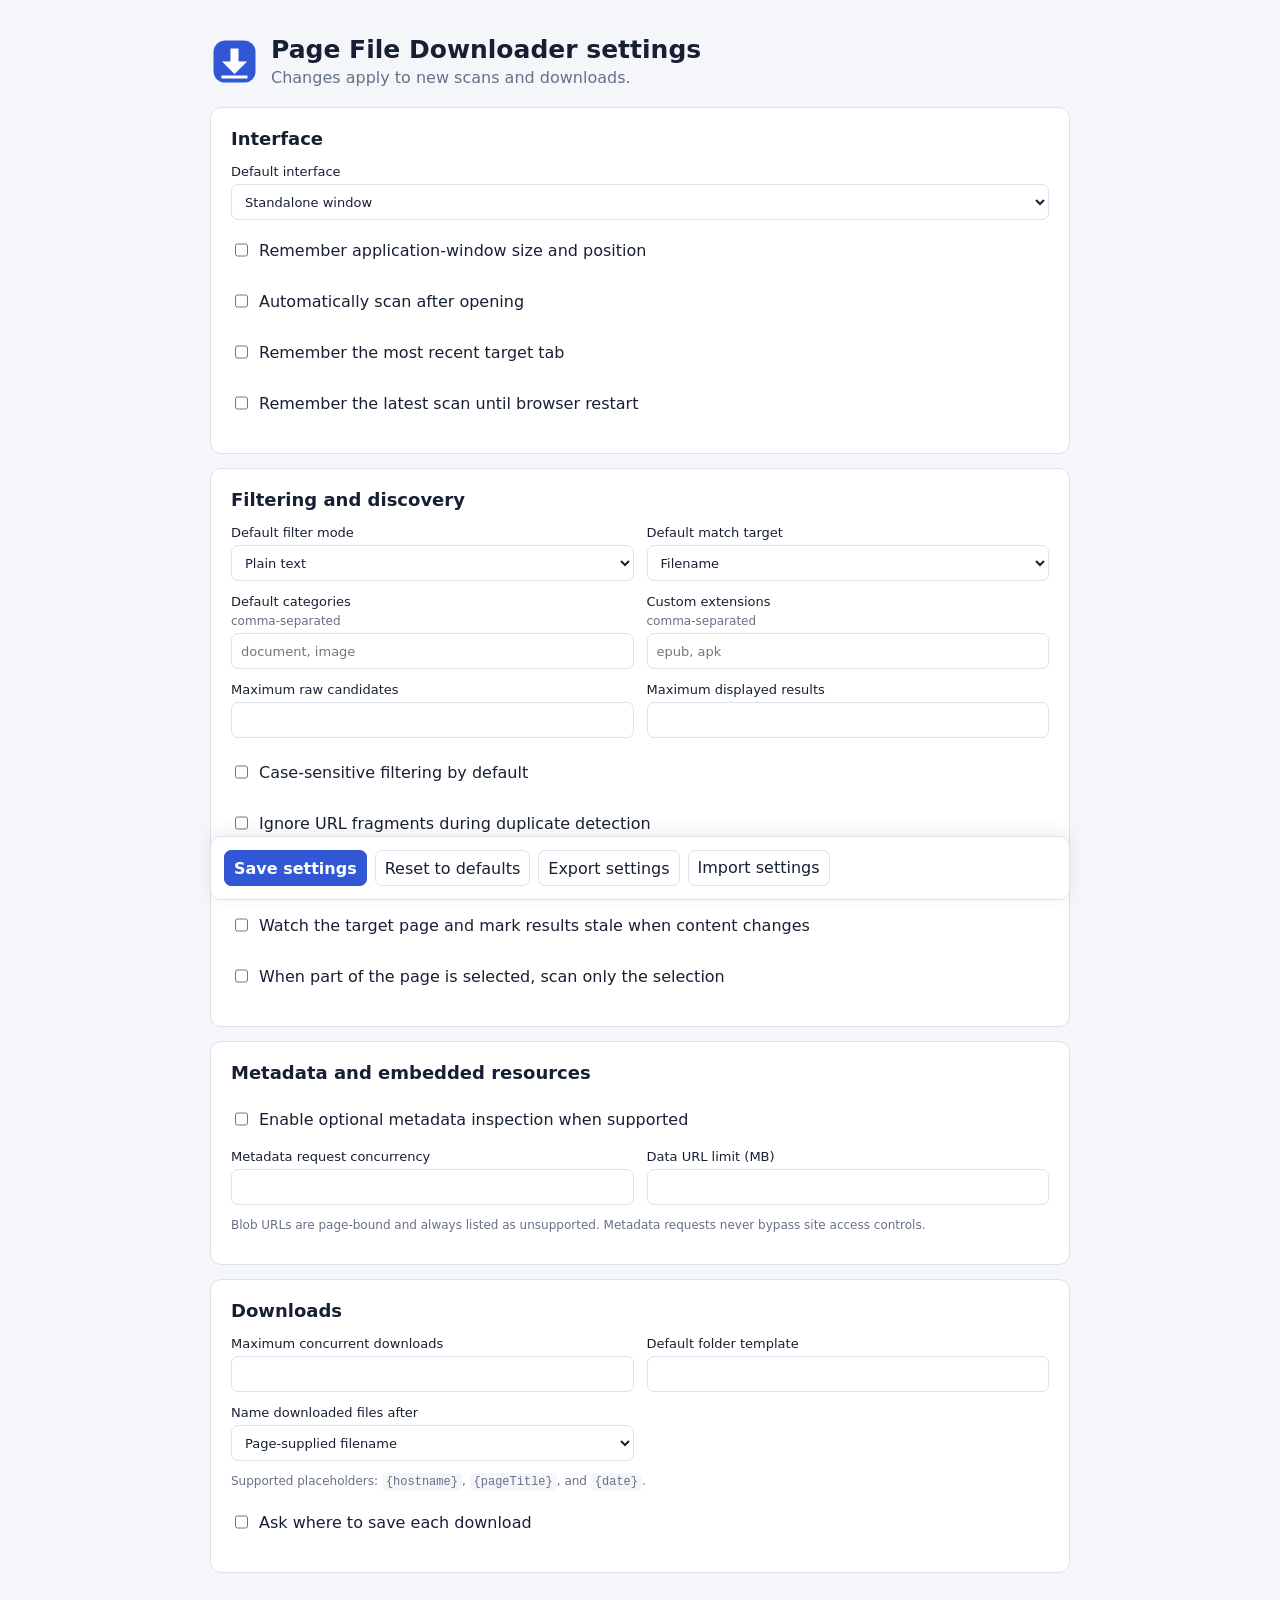
==== options.html @ cf373e79 "Page File Downloader Chrome extension Manifest V3 extension that scans a page for linked and embedde" ====
<!doctype html>
<html lang="en">
<head>
  <meta charset="utf-8">
  <meta name="viewport" content="width=device-width, initial-scale=1">
  <title>Page File Downloader Settings</title>
  <link rel="stylesheet" href="options.css">
</head>
<body>
  <main>
    <header>
      <img src="icons/icon48.png" alt="">
      <div><h1>Page File Downloader settings</h1><p>Changes apply to new scans and downloads.</p></div>
    </header>
    <form id="settingsForm">
      <section>
        <h2>Interface</h2>
        <label>Default interface
          <select name="defaultInterface"><option value="window">Standalone window</option><option value="sidepanel">Side panel</option></select>
        </label>
        <label class="check"><input name="rememberWindowGeometry" type="checkbox"> Remember application-window size and position</label>
        <label class="check"><input name="autoScan" type="checkbox"> Automatically scan after opening</label>
        <label class="check"><input name="rememberTarget" type="checkbox"> Remember the most recent target tab</label>
        <label class="check"><input name="rememberScan" type="checkbox"> Remember the latest scan until browser restart</label>
      </section>
      <section>
        <h2>Filtering and discovery</h2>
        <div class="grid">
          <label>Default filter mode
            <select name="defaultFilterMode"><option value="plain">Plain text</option><option value="wildcard">Wildcard</option><option value="regex">Regular expression</option></select>
          </label>
          <label>Default match target
            <select name="matchTarget"><option value="filename">Filename</option><option value="url">Full URL</option></select>
          </label>
          <label>Default categories <span>comma-separated</span><input name="defaultCategories" type="text" placeholder="document, image"></label>
          <label>Custom extensions <span>comma-separated</span><input name="customExtensions" type="text" placeholder="epub, apk"></label>
          <label>Maximum raw candidates<input name="maxCandidates" type="number" min="100" max="50000"></label>
          <label>Maximum displayed results<input name="maxDisplayedResults" type="number" min="100" max="20000"></label>
        </div>
        <label class="check"><input name="caseSensitive" type="checkbox"> Case-sensitive filtering by default</label>
        <label class="check"><input name="ignoreFragments" type="checkbox"> Ignore URL fragments during duplicate detection</label>
        <label class="check"><input name="ignoreTrackingParameters" type="checkbox"> Ignore common tracking parameters</label>
        <label class="check"><input name="watchPage" type="checkbox"> Watch the target page and mark results stale when content changes</label>
        <label class="check"><input name="scanSelectionOnly" type="checkbox"> When part of the page is selected, scan only the selection</label>
      </section>
      <section>
        <h2>Metadata and embedded resources</h2>
        <label class="check"><input name="inspectMetadata" type="checkbox"> Enable optional metadata inspection when supported</label>
        <div class="grid">
          <label>Metadata request concurrency<input name="metadataConcurrency" type="number" min="1" max="10"></label>
          <label>Data URL limit (MB)<input name="dataLimitMb" type="number" min="1" max="3"></label>
        </div>
        <p class="hint">Blob URLs are page-bound and always listed as unsupported. Metadata requests never bypass site access controls.</p>
      </section>
      <section>
        <h2>Downloads</h2>
        <div class="grid">
          <label>Maximum concurrent downloads<input name="downloadConcurrency" type="number" min="1" max="12"></label>
          <label>Default folder template<input name="downloadFolder" type="text"></label>
          <label>Name downloaded files after
            <select name="filenameSource"><option value="page">Page-supplied filename</option><option value="linkText">Link text (keeps the page-supplied extension)</option></select>
          </label>
        </div>
        <p class="hint">Supported placeholders: <code>{hostname}</code>, <code>{pageTitle}</code>, and <code>{date}</code>.</p>
        <label class="check"><input name="askWhereToSave" type="checkbox"> Ask where to save each download</label>
      </section>
      <div class="actions">
        <button class="primary" type="submit">Save settings</button>
        <button id="resetButton" type="button">Reset to defaults</button>
        <button id="exportButton" type="button">Export settings</button>
        <label class="file-button">Import settings<input id="importInput" type="file" accept="application/json,.json"></label>
        <span id="status" role="status" aria-live="polite"></span>
      </div>
    </form>
  </main>
  <script type="module" src="options.js"></script>
</body>
</html>
---- options.css ----
:root {
  color-scheme: light dark; font-family: Inter, ui-sans-serif, system-ui, sans-serif;
  --bg: #f4f6fa; --surface: #fff; --text: #172033; --muted: #667087; --border: #dce1eb; --primary: #3157d5;
}
* { box-sizing: border-box; }
body { margin: 0; background: var(--bg); color: var(--text); }
main { width: min(860px, calc(100% - 32px)); margin: 35px auto 80px; }
header { display: flex; align-items: center; gap: 13px; margin-bottom: 20px; }
header img { width: 48px; height: 48px; }
h1 { margin: 0; font-size: 25px; }
header p { margin: 4px 0 0; color: var(--muted); }
form { display: grid; gap: 14px; }
section { padding: 20px; border: 1px solid var(--border); border-radius: 11px; background: var(--surface); }
h2 { margin: 0 0 15px; font-size: 18px; }
label:not(.check):not(.file-button) { display: grid; gap: 5px; font-size: 13px; }
label span, .hint { color: var(--muted); font-size: 12px; }
input, select, button, .file-button { min-height: 36px; padding: 7px 9px; color: var(--text); background: var(--surface); border: 1px solid var(--border); border-radius: 7px; font: inherit; }
.grid { display: grid; grid-template-columns: 1fr 1fr; gap: 13px; margin-bottom: 13px; }
.check { display: flex; align-items: center; gap: 8px; margin: 9px 0; }
.actions { position: sticky; bottom: 0; display: flex; align-items: center; flex-wrap: wrap; gap: 8px; padding: 13px; border: 1px solid var(--border); border-radius: 10px; background: var(--surface); box-shadow: 0 -4px 18px rgb(0 0 0 / 8%); }
button, .file-button { cursor: pointer; }
.primary { color: white; background: var(--primary); border-color: var(--primary); font-weight: 650; }
.file-button input { display: none; }
#status { color: var(--muted); margin-left: auto; }
code { padding: 2px 4px; border-radius: 4px; background: var(--bg); }
@media (max-width: 620px) { .grid { grid-template-columns: 1fr; } main { margin-top: 18px; } }
@media (prefers-color-scheme: dark) {
  :root { --bg: #10131a; --surface: #181d27; --text: #edf1f8; --muted: #a1aabd; --border: #303847; --primary: #7593ff; }
  .primary { color: #10131a; }
}
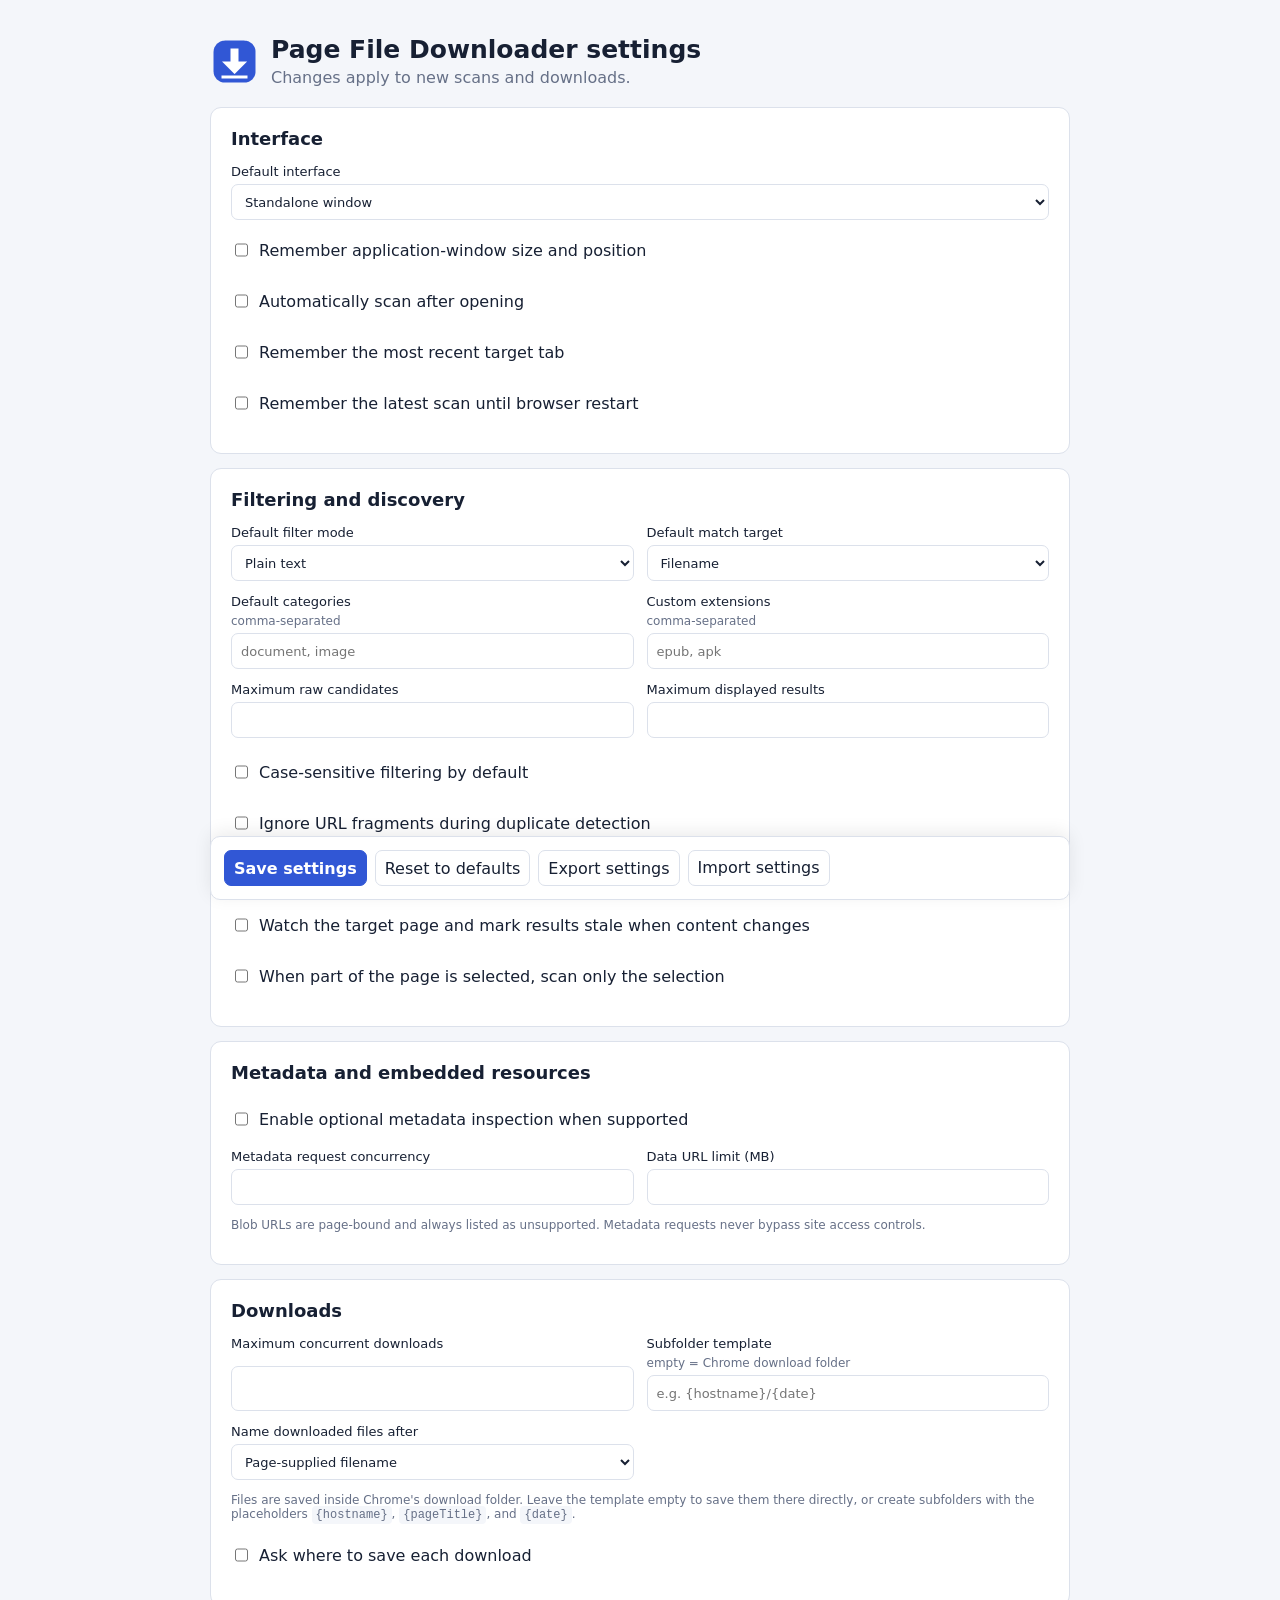
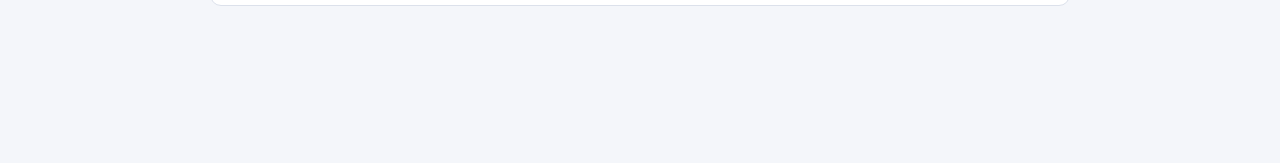
==== commit 189355a0: "Save to the Chrome download folder by default The default folder template "Page File Downloader/{hos" ====
--- a/options.html
+++ b/options.html
@@ -56,12 +56,12 @@
         <h2>Downloads</h2>
         <div class="grid">
           <label>Maximum concurrent downloads<input name="downloadConcurrency" type="number" min="1" max="12"></label>
-          <label>Default folder template<input name="downloadFolder" type="text"></label>
+          <label>Subfolder template <span>empty = Chrome download folder</span><input name="downloadFolder" type="text" placeholder="e.g. {hostname}/{date}"></label>
           <label>Name downloaded files after
             <select name="filenameSource"><option value="page">Page-supplied filename</option><option value="linkText">Link text (keeps the page-supplied extension)</option></select>
           </label>
         </div>
-        <p class="hint">Supported placeholders: <code>{hostname}</code>, <code>{pageTitle}</code>, and <code>{date}</code>.</p>
+        <p class="hint">Files are saved inside Chrome's download folder. Leave the template empty to save them there directly, or create subfolders with the placeholders <code>{hostname}</code>, <code>{pageTitle}</code>, and <code>{date}</code>.</p>
         <label class="check"><input name="askWhereToSave" type="checkbox"> Ask where to save each download</label>
       </section>
       <div class="actions">
